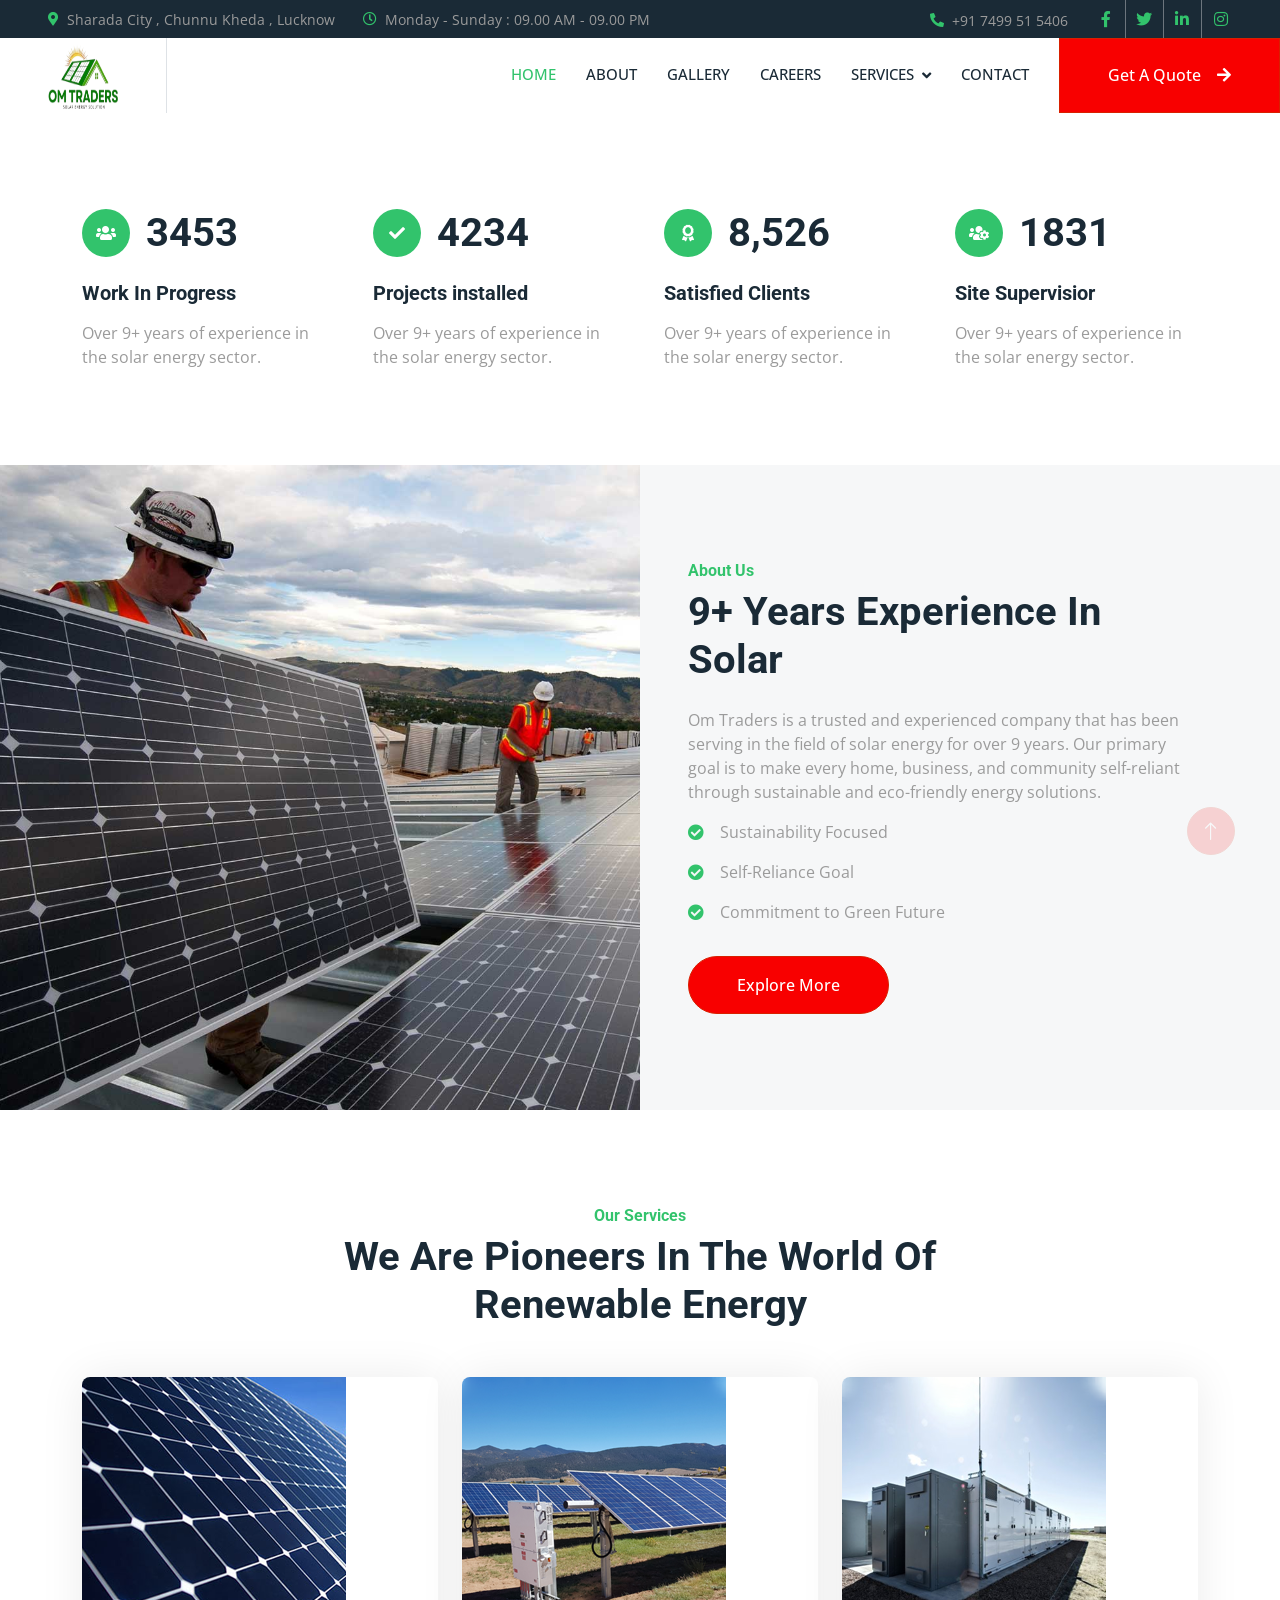
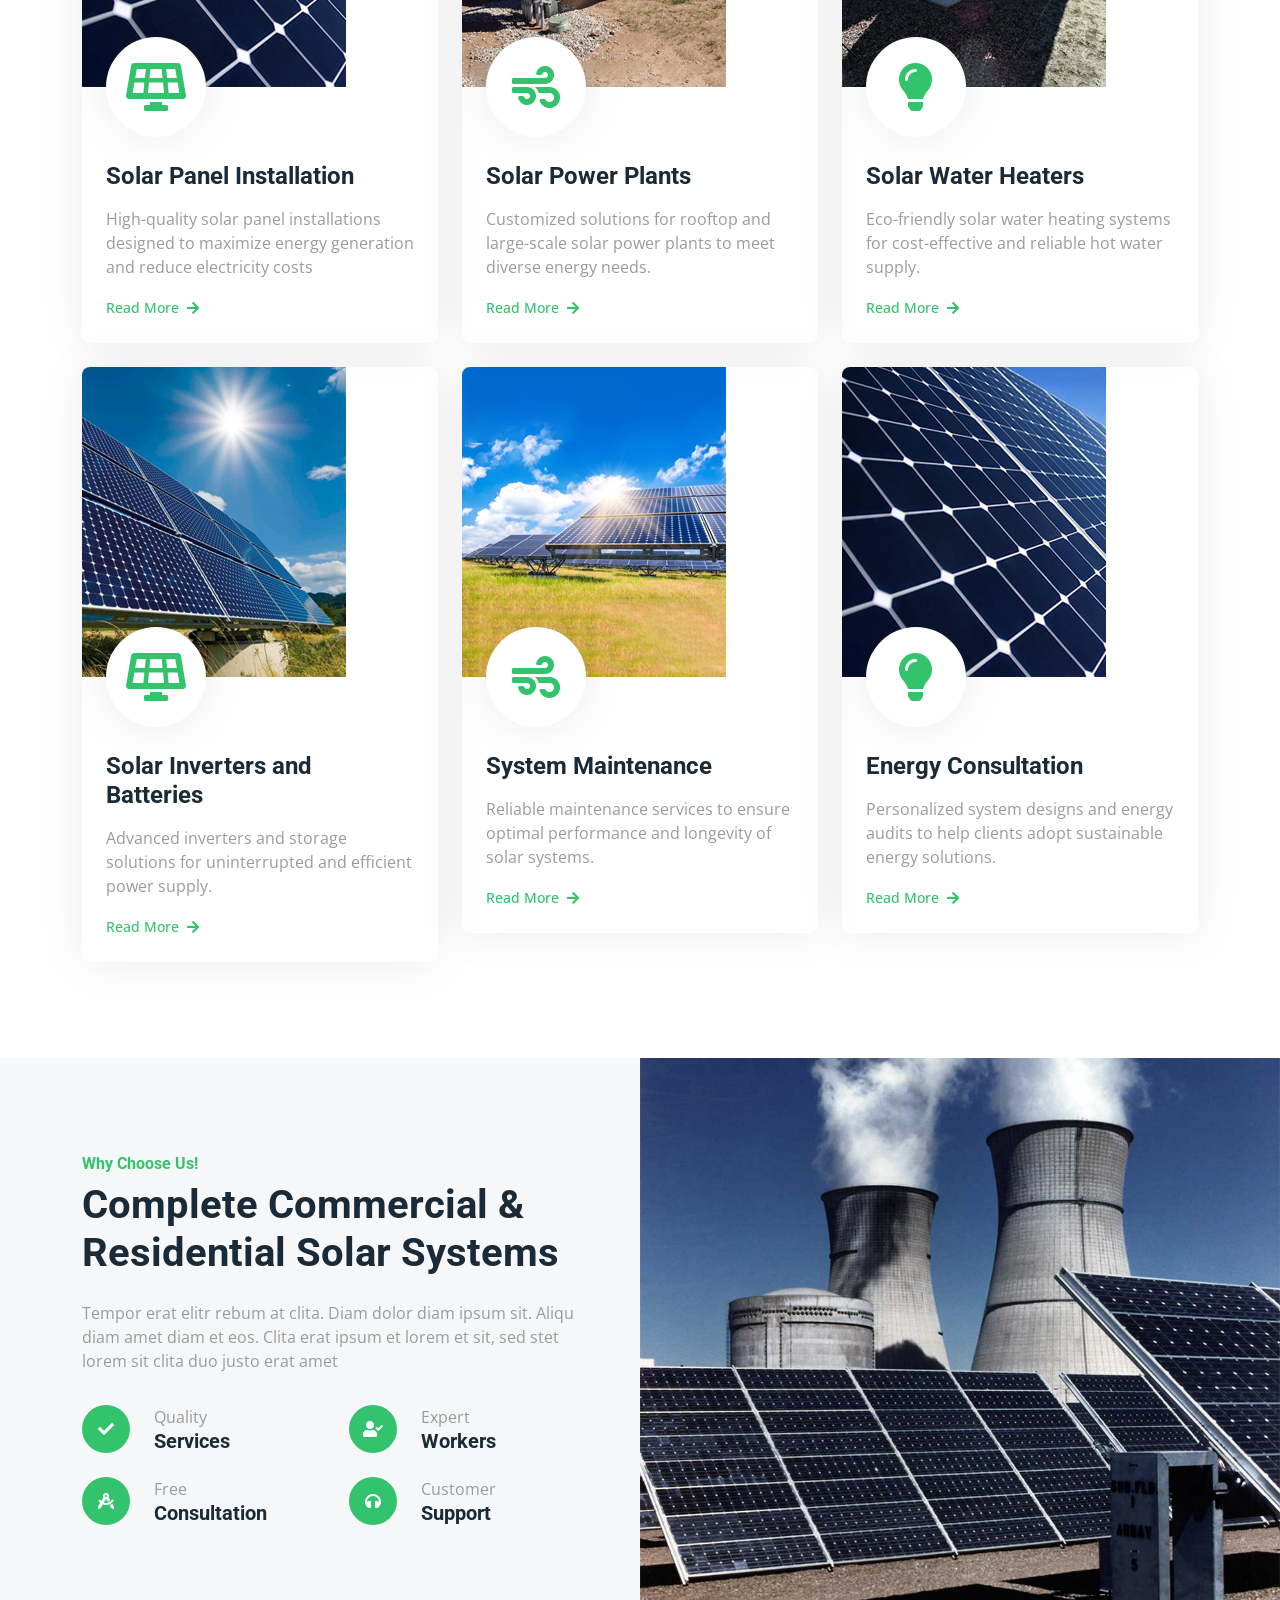
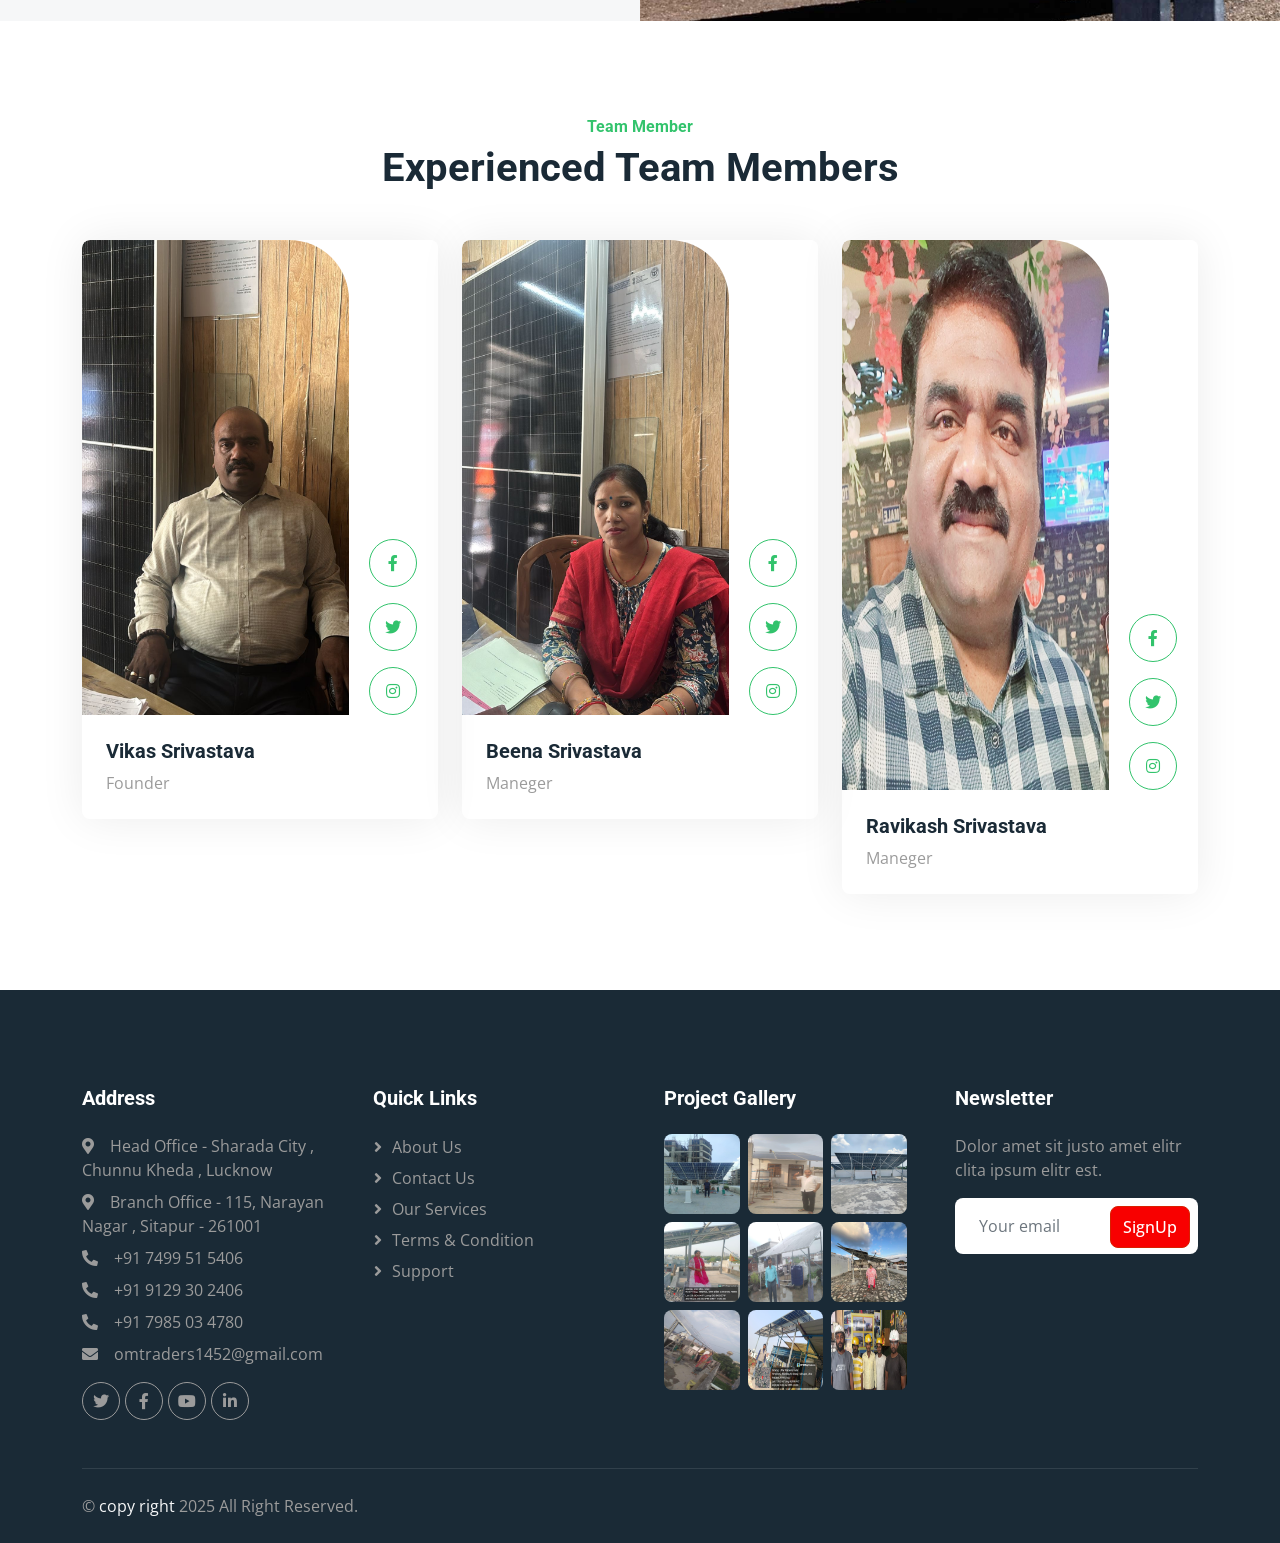
==== index.html @ a3c4f945 "first commit" ====
<!DOCTYPE html>
<html lang="en">

<head>
    <meta charset="utf-8">
    <title>Om treader - Renewable Energy</title>
    <meta content="width=device-width, initial-scale=1.0" name="viewport">
    <meta content="" name="keywords">
    <meta content="" name="description">

    <!-- Favicon -->
    <link href="img/bg-removelogo.png" rel="icon">

    <!-- Google Web Fonts -->
    <link rel="preconnect" href="https://fonts.googleapis.com">
    <link rel="preconnect" href="https://fonts.gstatic.com" crossorigin>
    <link
        href="https://fonts.googleapis.com/css2?family=Open+Sans:wght@400;500&family=Roboto:wght@500;700;900&display=swap"
        rel="stylesheet">

    <!-- Icon Font Stylesheet -->
    <link href="https://cdnjs.cloudflare.com/ajax/libs/font-awesome/5.10.0/css/all.min.css" rel="stylesheet">
    <link href="https://cdn.jsdelivr.net/npm/bootstrap-icons@1.4.1/font/bootstrap-icons.css" rel="stylesheet">

    <!-- Libraries Stylesheet -->
    <link href="lib/animate/animate.min.css" rel="stylesheet">
    <link href="lib/owlcarousel/assets/owl.carousel.min.css" rel="stylesheet">
    <link href="lib/lightbox/css/lightbox.min.css" rel="stylesheet">

    <!-- Customized Bootstrap Stylesheet -->
    <link href="css/bootstrap.min.css" rel="stylesheet">

    <!-- Template Stylesheet -->
    <link href="css/style.css" rel="stylesheet">
    <!-- Owl Carousel CSS -->
    <link rel="stylesheet"
        href="https://cdnjs.cloudflare.com/ajax/libs/OwlCarousel2/2.3.4/assets/owl.carousel.min.css" />
    <link rel="stylesheet"
        href="https://cdnjs.cloudflare.com/ajax/libs/OwlCarousel2/2.3.4/assets/owl.theme.default.min.css" />

    <!-- Animate.css for entry animations -->
    <link rel="stylesheet" href="https://cdnjs.cloudflare.com/ajax/libs/animate.css/4.1.1/animate.min.css" />

    <!-- jQuery and Owl Carousel JS -->
    <script src="https://code.jquery.com/jquery-3.6.0.min.js"></script>
    <script src="https://cdnjs.cloudflare.com/ajax/libs/OwlCarousel2/2.3.4/owl.carousel.min.js"></script>

</head>

<body>
    <script>

        $(document).ready(function () {
            $(".header-carousel").owlCarousel({
                items: 1,
                loop: true,
                autoplay: true,
                autoplayTimeout: 2000,
                smartSpeed: 500,
                animateOut: 'slideOutLeft',  // Slide animation
                animateIn: 'slideInRight',
                dots: true,
                nav: false
            });
        });
    </script>

    </script>
    <!-- Spinner Start -->
    <div id="spinner"
        class="show bg-white position-fixed translate-middle w-100 vh-100 top-50 start-50 d-flex align-items-center justify-content-center">
        <div class="spinner-border text-primary" style="width: 3rem; height: 3rem;" role="status">
            <span class="sr-only">Loading...</span>
        </div>
    </div>
    <!-- Spinner End -->


    <!-- Topbar Start -->
    <div class="container-fluid bg-dark p-0">
        <div class="row gx-0 d-none d-lg-flex">
            <div class="col-lg-7 px-5 text-start">
                <div class="h-100 d-inline-flex align-items-center me-4">
                    <small class="fa fa-map-marker-alt text-primary me-2"></small>
                    <small>Sharada City , Chunnu Kheda , Lucknow</small>
                </div>
                <div class="h-100 d-inline-flex align-items-center">
                    <small class="far fa-clock text-primary me-2"></small>
                    <small>Monday - Sunday : 09.00 AM - 09.00 PM</small>
                </div>
            </div>
            <div class="col-lg-5 px-5 text-end">
                <div class="h-100 d-inline-flex align-items-center me-4">
                    <small class="fa fa-phone-alt text-primary me-2"></small>
                    <small>+91 7499 51 5406</small>
                </div>
                <div class="h-100 d-inline-flex align-items-center mx-n2">
                    <a class="btn btn-square btn-link rounded-0 border-0 border-end border-secondary" href=""><i
                            class="fab fa-facebook-f"></i></a>
                    <a class="btn btn-square btn-link rounded-0 border-0 border-end border-secondary" href=""><i
                            class="fab fa-twitter"></i></a>
                    <a class="btn btn-square btn-link rounded-0 border-0 border-end border-secondary" href=""><i
                            class="fab fa-linkedin-in"></i></a>
                    <a class="btn btn-square btn-link rounded-0" href=""><i class="fab fa-instagram"></i></a>
                </div>
            </div>
        </div>
    </div>
    <!-- Topbar End -->


    <!-- Navbar Start -->
    <nav class="navbar navbar-expand-lg bg-white navbar-light sticky-top p-0">
        <a href="index.html" class="navbar-brand d-flex align-items-center border-end px-4 px-lg-5">
            <h2 class="m-0 text-primary"><img src="img/bg-removelogo.png" alt="" style="width: 70px; height: 70px;">
            </h2>
        </a>
        <button type="button" class="navbar-toggler me-4" data-bs-toggle="collapse" data-bs-target="#navbarCollapse">
            <span class="navbar-toggler-icon"></span>
        </button>
        <div class="collapse navbar-collapse" id="navbarCollapse">
            <div class="navbar-nav ms-auto p-4 p-lg-0">
                <a href="index.html" class="nav-item nav-link active">Home</a>
                <a href="about.html" class="nav-item nav-link">About</a>
                <a href="gallery.html" class="nav-item nav-link">Gallery</a>
                <a href="about.html" class="nav-item nav-link">Careers</a>
                <div class="nav-item dropdown">
                    <a href="#services" class="nav-link dropdown-toggle" data-bs-toggle="dropdown">Services</a>
                    <div class="dropdown-menu bg-light m-0">
                        <a href="#serv1" class="dropdown-item">Solar Panel Installation</a>
                        <a href="#serv2" class="dropdown-item">Solar Power Plants</a>
                        <a href="#serv3" class="dropdown-item">Solar Water Heaters</a>
                        <a href="#serv4" class="dropdown-item">Solar Inverters and Batteries</a>
                        <a href="#serv5" class="dropdown-item">System Maintenance</a>
                        <a href="#serv6" class="dropdown-item">Energy Consultation</a>
                        <!-- <a href="404.html" class="dropdown-item">404 Page</a> -->
                    </div>
                </div>
                <a href="contact.html" class="nav-item nav-link">Contact</a>
            </div>
            <a href="https://api.whatsapp.com/send?phone=919129302406" class="btn btn-primary rounded-0 py-4 px-lg-5 d-none d-lg-block">Get A Quote<i
                    class="fa fa-arrow-right ms-3"></i></a>
        </div>
    </nav>
    <!-- Navbar End -->


    <!-- Carousel Start -->
    <div class="container-fluid p-0 pb-5 wow fadeIn" data-wow-delay="0.1s">
        <div class="owl-carousel header-carousel position-relative">
            <div class="owl-carousel-item">
                <img class="img-fluid w-100" src="img/bg-1.jpeg" alt="Slide 1">
            </div>
            <div class="owl-carousel-item">
                <img class="img-fluid w-100" src="img/banaer2.png" alt="Slide 2">
            </div>
            <div class="owl-carousel-item">
                <img class="img-fluid w-100" src="img/banar.png" alt="Slide 3">
            </div>
        </div>
    </div>


    <!-- Carousel End -->


    <!-- Feature Start -->
    <div class="container-xxl py-5">
        <div class="container">
            <div class="row g-5">
                <div class="col-md-6 col-lg-3 wow fadeIn" data-wow-delay="0.1s">
                    <div class="d-flex align-items-center mb-4">
                        <div class="btn-lg-square bg-primary rounded-circle me-3">
                            <i class="fa fa-users text-white"></i>
                        </div>
                        <h1 class="mb-0" data-toggle="counter-up">3453</h1>
                    </div>
                    <h5 class="mb-3">Work In Progress</h5>
                    <span>Over 9+ years of experience in the solar energy sector.</span>
                </div>
                <div class="col-md-6 col-lg-3 wow fadeIn" data-wow-delay="0.3s">
                    <div class="d-flex align-items-center mb-4">
                        <div class="btn-lg-square bg-primary rounded-circle me-3">
                            <i class="fa fa-check text-white"></i>
                        </div>
                        <h1 class="mb-0" data-toggle="counter-up">4234</h1>
                    </div>
                    <h5 class="mb-3">Projects installed</h5>
                    <span>Over 9+ years of experience in the solar energy sector.</span>
                </div>
                <div class="col-md-6 col-lg-3 wow fadeIn" data-wow-delay="0.5s">
                    <div class="d-flex align-items-center mb-4">
                        <div class="btn-lg-square bg-primary rounded-circle me-3">
                            <i class="fa fa-award text-white"></i>
                        </div>
                        <h1 class="mb-0" data-toggle="counter-up">8,526</h1>
                    </div>
                    <h5 class="mb-3">Satisfied Clients</h5>
                    <span>Over 9+ years of experience in the solar energy sector.</span>
                </div>
                <div class="col-md-6 col-lg-3 wow fadeIn" data-wow-delay="0.7s">
                    <div class="d-flex align-items-center mb-4">
                        <div class="btn-lg-square bg-primary rounded-circle me-3">
                            <i class="fa fa-users-cog text-white"></i>
                        </div>
                        <h1 class="mb-0" data-toggle="counter-up">1831</h1>
                    </div>
                    <h5 class="mb-3">Site Supervisior</h5>
                    <span>Over 9+ years of experience in the solar energy sector.</span>
                </div>
            </div>
        </div>
    </div>
    <!-- Feature Start -->


    <!-- About Start -->
    <div class="container-fluid bg-light overflow-hidden my-5 px-lg-0">
        <div class="container about px-lg-0">
            <div class="row g-0 mx-lg-0">
                <div class="col-lg-6 ps-lg-0 wow fadeIn" data-wow-delay="0.1s" style="min-height: 400px;">
                    <div class="position-relative h-100">
                        <img class="position-absolute img-fluid w-100 h-100" src="img/about.jpg"
                            style="object-fit: cover;" alt="">
                    </div>
                </div>
                <div class="col-lg-6 about-text py-5 wow fadeIn" data-wow-delay="0.5s">
                    <div class="p-lg-5 pe-lg-0">
                        <h6 class="text-primary">About Us</h6>
                        <h1 class="mb-4">9+ Years Experience In Solar </h1>
                        <p>Om Traders is a trusted and experienced company that has been serving in the field of solar
                            energy for over 9 years. Our primary goal is to make every home, business, and community
                            self-reliant through sustainable and eco-friendly energy solutions.</p>
                        <p><i class="fa fa-check-circle text-primary me-3"></i>Sustainability Focused</p>
                        <p><i class="fa fa-check-circle text-primary me-3"></i>Self-Reliance Goal</p>
                        <p><i class="fa fa-check-circle text-primary me-3"></i>Commitment to Green Future</p>
                        <a href="" class="btn btn-primary rounded-pill py-3 px-5 mt-3">Explore More</a>
                    </div>
                </div>
            </div>
        </div>
    </div>
    <!-- About End -->


    <!-- Service Start -->
    <div class="container-xxl py-5" id="services ">
        <div class="container">
            <div class="text-center mx-auto mb-5 wow fadeInUp" data-wow-delay="0.1s" style="max-width: 600px;">
                <h6 class="text-primary">Our Services</h6>
                <h1 class="mb-4">We Are Pioneers In The World Of Renewable Energy</h1>
            </div>
            <div class="row g-4">
                <div class="col-md-6 col-lg-4 wow fadeInUp" data-wow-delay="0.1s">
                    <div class="service-item rounded overflow-hidden">
                        <img class="img-fluid" src="img/s-1.png" alt="" id="serv1">
                        <div class="position-relative p-4 pt-0">
                            <div class="service-icon">
                                <i class="fa fa-solar-panel fa-3x"></i>
                            </div>
                            <h4 class="mb-3">Solar Panel Installation</h4>
                            <p>High-quality solar panel installations designed to maximize energy generation and reduce
                                electricity costs</p>
                            <a class="small fw-medium" href="">Read More<i class="fa fa-arrow-right ms-2"></i></a>
                        </div>
                    </div>
                </div>
                <div class="col-md-6 col-lg-4 wow fadeInUp" data-wow-delay="0.3s">
                    <div class="service-item rounded overflow-hidden">
                        <img class="img-fluid" src="img/s-2.png" alt="" id="serv2">
                        <div class="position-relative p-4 pt-0">
                            <div class="service-icon">
                                <i class="fa fa-wind fa-3x"></i>
                            </div>
                            <h4 class="mb-3">Solar Power Plants</h4>
                            <p>Customized solutions for rooftop and large-scale solar power plants to meet diverse
                                energy needs.</p>
                            <a class="small fw-medium" href="">Read More<i class="fa fa-arrow-right ms-2"></i></a>
                        </div>
                    </div>
                </div>
                <div class="col-md-6 col-lg-4 wow fadeInUp" data-wow-delay="0.5s">
                    <div class="service-item rounded overflow-hidden">
                        <img class="img-fluid" src="img/s-3.png" alt="" id="serv3">
                        <div class="position-relative p-4 pt-0">
                            <div class="service-icon">
                                <i class="fa fa-lightbulb fa-3x"></i>
                            </div>
                            <h4 class="mb-3">Solar Water Heaters</h4>
                            <p>Eco-friendly solar water heating systems for cost-effective and reliable hot water
                                supply.</p>
                            <a class="small fw-medium" href="">Read More<i class="fa fa-arrow-right ms-2"></i></a>
                        </div>
                    </div>
                </div>
                <div class="col-md-6 col-lg-4 wow fadeInUp" data-wow-delay="0.1s">
                    <div class="service-item rounded overflow-hidden">
                        <img class="img-fluid" src="img/s-4.png" alt="" id="serv4">
                        <div class="position-relative p-4 pt-0">
                            <div class="service-icon">
                                <i class="fa fa-solar-panel fa-3x"></i>
                            </div>
                            <h4 class="mb-3">Solar Inverters and Batteries</h4>
                            <p>Advanced inverters and storage solutions for uninterrupted and efficient power supply.
                            </p>
                            <a class="small fw-medium" href="">Read More<i class="fa fa-arrow-right ms-2"></i></a>
                        </div>
                    </div>
                </div>
                <div class="col-md-6 col-lg-4 wow fadeInUp" data-wow-delay="0.3s">
                    <div class="service-item rounded overflow-hidden">
                        <img class="img-fluid" src="img/s-5.png" alt="" id="serv5">
                        <div class="position-relative p-4 pt-0">
                            <div class="service-icon">
                                <i class="fa fa-wind fa-3x"></i>
                            </div>
                            <h4 class="mb-3">System Maintenance</h4>
                            <p>Reliable maintenance services to ensure optimal performance and longevity of solar
                                systems.</p>
                            <a class="small fw-medium" href="">Read More<i class="fa fa-arrow-right ms-2"></i></a>
                        </div>
                    </div>
                </div>
                <div class="col-md-6 col-lg-4 wow fadeInUp" data-wow-delay="0.5s">
                    <div class="service-item rounded overflow-hidden">
                        <img class="img-fluid" src="img/s-6.png" alt="" id="serv6">
                        <div class="position-relative p-4 pt-0">
                            <div class="service-icon">
                                <i class="fa fa-lightbulb fa-3x"></i>
                            </div>
                            <h4 class="mb-3">Energy Consultation</h4>
                            <p>Personalized system designs and energy audits to help clients adopt sustainable energy
                                solutions.</p>
                            <a class="small fw-medium" href="">Read More<i class="fa fa-arrow-right ms-2"></i></a>
                        </div>
                    </div>
                </div>
            </div>
        </div>
    </div>
    <!-- Service End -->


    <!-- Feature Start -->
    <div class="container-fluid bg-light overflow-hidden my-5 px-lg-0">
        <div class="container feature px-lg-0">
            <div class="row g-0 mx-lg-0">
                <div class="col-lg-6 feature-text py-5 wow fadeIn" data-wow-delay="0.1s">
                    <div class="p-lg-5 ps-lg-0">
                        <h6 class="text-primary">Why Choose Us!</h6>
                        <h1 class="mb-4">Complete Commercial & Residential Solar Systems</h1>
                        <p class="mb-4 pb-2">Tempor erat elitr rebum at clita. Diam dolor diam ipsum sit. Aliqu diam
                            amet diam et eos. Clita erat ipsum et lorem et sit, sed stet lorem sit clita duo justo erat
                            amet</p>
                        <div class="row g-4">
                            <div class="col-6">
                                <div class="d-flex align-items-center">
                                    <div class="btn-lg-square bg-primary rounded-circle">
                                        <i class="fa fa-check text-white"></i>
                                    </div>
                                    <div class="ms-4">
                                        <p class="mb-0">Quality</p>
                                        <h5 class="mb-0">Services</h5>
                                    </div>
                                </div>
                            </div>
                            <div class="col-6">
                                <div class="d-flex align-items-center">
                                    <div class="btn-lg-square bg-primary rounded-circle">
                                        <i class="fa fa-user-check text-white"></i>
                                    </div>
                                    <div class="ms-4">
                                        <p class="mb-0">Expert</p>
                                        <h5 class="mb-0">Workers</h5>
                                    </div>
                                </div>
                            </div>
                            <div class="col-6">
                                <div class="d-flex align-items-center">
                                    <div class="btn-lg-square bg-primary rounded-circle">
                                        <i class="fa fa-drafting-compass text-white"></i>
                                    </div>
                                    <div class="ms-4">
                                        <p class="mb-0">Free</p>
                                        <h5 class="mb-0">Consultation</h5>
                                    </div>
                                </div>
                            </div>
                            <div class="col-6">
                                <div class="d-flex align-items-center">
                                    <div class="btn-lg-square bg-primary rounded-circle">
                                        <i class="fa fa-headphones text-white"></i>
                                    </div>
                                    <div class="ms-4">
                                        <p class="mb-0">Customer</p>
                                        <h5 class="mb-0">Support</h5>
                                    </div>
                                </div>
                            </div>
                        </div>
                    </div>
                </div>
                <div class="col-lg-6 pe-lg-0 wow fadeIn" data-wow-delay="0.5s" style="min-height: 400px;">
                    <div class="position-relative h-100">
                        <img class="position-absolute img-fluid w-100 h-100" src="img/feature.jpg"
                            style="object-fit: cover;" alt="">
                    </div>
                </div>
            </div>
        </div>
    </div>
    <!-- Feature End -->


    <!-- Projects Start -->
    <!-- <div class="container-xxl py-5" style="height: 1400px;">
        <div class="container">
            <div class="text-center mx-auto mb-5 wow fadeInUp" data-wow-delay="0.1s" style="max-width: 600px;">
                <h6 class="text-primary">Our Projects</h6>
                <h1 class="mb-4">Visit Our Latest Solar And Renewable Energy Projects</h1>
            </div>
            
            <div class="row g-4 portfolio-container wow fadeInUp" data-wow-delay="0.5s">
                <div class="col-lg-4 col-md-6 portfolio-item first" style="height: 600px;">
                    <div class="portfolio-img rounded overflow-hidden">
                        <img class="img-fluid" src="img/project-1.jpeg" alt="">
                        <div class="portfolio-btn">
                            <a class="btn btn-lg-square btn-outline-light rounded-circle mx-1" href="img/project-1.jpeg" data-lightbox="portfolio"><i class="fa fa-eye"></i></a>
                            <a class="btn btn-lg-square btn-outline-light rounded-circle mx-1" href=""><i class="fa fa-link"></i></a>
                        </div>
                    </div>
                    
                </div>
                <div class="col-lg-4 col-md-6 portfolio-item second"> 
                    <div class="portfolio-img rounded overflow-hidden">
                        <img class="img-fluid" src="img/project-2.jpeg" alt="" style="height: 550px; width: 400px;" >
                        <div class="portfolio-btn">
                            <a class="btn btn-lg-square btn-outline-light rounded-circle mx-1" href="img/project-2.jpeg" data-lightbox="portfolio"><i class="fa fa-eye"></i></a>
                            <a class="btn btn-lg-square btn-outline-light rounded-circle mx-1" href=""><i class="fa fa-link"></i></a>
                        </div>
                    </div>
                    
                </div>
                <div class="col-lg-4 col-md-6 portfolio-item third">
                    <div class="portfolio-img rounded overflow-hidden">
                        <img class="img-fluid" src="img/project-3.jpeg" alt="">
                        <div class="portfolio-btn">
                            <a class="btn btn-lg-square btn-outline-light rounded-circle mx-1" href="img/project-3.jpeg" data-lightbox="portfolio"><i class="fa fa-eye"></i></a>
                            <a class="btn btn-lg-square btn-outline-light rounded-circle mx-1" href=""><i class="fa fa-link"></i></a>
                        </div>
                    </div>
                    
                </div>
                <div class="col-lg-4 col-md-6 portfolio-item first">
                    <div class="portfolio-img rounded overflow-hidden">
                        <img class="img-fluid" src="img/project-4.jpeg" alt="">
                        <div class="portfolio-btn">
                            <a class="btn btn-lg-square btn-outline-light rounded-circle mx-1" href="img/project-4.jpeg" data-lightbox="portfolio"><i class="fa fa-eye"></i></a>
                            <a class="btn btn-lg-square btn-outline-light rounded-circle mx-1" href=""><i class="fa fa-link"></i></a>
                        </div>
                    </div>
                    
                </div>
                <div class="col-lg-4 col-md-6 portfolio-item second">
                    <div class="portfolio-img rounded overflow-hidden">
                        <img class="img-fluid" src="img/project-5.jpeg" alt=""style="height: 550px; width: 400px;" >
                        <div class="portfolio-btn">
                            <a class="btn btn-lg-square btn-outline-light rounded-circle mx-1" href="img/project-5.jpeg" data-lightbox="portfolio"><i class="fa fa-eye"></i></a>
                            <a class="btn btn-lg-square btn-outline-light rounded-circle mx-1" href=""><i class="fa fa-link"></i></a>
                        </div>
                    </div>
                    
                </div>
                <div class="col-lg-4 col-md-6 portfolio-item third">
                    <div class="portfolio-img rounded overflow-hidden">
                        <img class="img-fluid" src="img/project-6.jpeg" alt="">
                        <div class="portfolio-btn">
                            <a class="btn btn-lg-square btn-outline-light rounded-circle mx-1" href="img/project-6.jpeg" data-lightbox="portfolio"><i class="fa fa-eye"></i></a>
                            <a class="btn btn-lg-square btn-outline-light rounded-circle mx-1" href=""><i class="fa fa-link"></i></a>
                        </div>
                    </div>
                    
                </div>
            </div>
        </div>
    </div> -->
    <!-- Projects End -->


    <!-- Quote Start -->

    <!-- Quote End -->


    <!-- Team Start -->
    <div class="container-xxl py-5">
        <div class="container">
            <div class="text-center mx-auto mb-5 wow fadeInUp" data-wow-delay="0.1s" style="max-width: 600px;">
                <h6 class="text-primary">Team Member</h6>
                <h1 class="mb-4">Experienced Team Members</h1>
            </div>
            <div class="row g-4">
                <div class="col-lg-4 col-md-6 wow fadeInUp" data-wow-delay="0.1s">
                    <div class="team-item rounded overflow-hidden">
                        <div class="d-flex">
                            <img class="img-fluid w-75" src="img/m-2.jpeg" alt="">
                            <div class="team-social w-25">
                                <a class="btn btn-lg-square btn-outline-primary rounded-circle mt-3" href=""><i
                                        class="fab fa-facebook-f"></i></a>
                                <a class="btn btn-lg-square btn-outline-primary rounded-circle mt-3" href=""><i
                                        class="fab fa-twitter"></i></a>
                                <a class="btn btn-lg-square btn-outline-primary rounded-circle mt-3" href=""><i
                                        class="fab fa-instagram"></i></a>
                            </div>
                        </div>
                        <div class="p-4">
                            <h5>Vikas Srivastava</h5>
                            <span>Founder</span>
                        </div>
                    </div>
                </div>
                <div class="col-lg-4 col-md-6 wow fadeInUp" data-wow-delay="0.3s">
                    <div class="team-item rounded overflow-hidden">
                        <div class="d-flex">
                            <img class="img-fluid w-75" src="img/m-1.jpeg" alt="">
                            <div class="team-social w-25">
                                <a class="btn btn-lg-square btn-outline-primary rounded-circle mt-3" href=""><i
                                        class="fab fa-facebook-f"></i></a>
                                <a class="btn btn-lg-square btn-outline-primary rounded-circle mt-3" href=""><i
                                        class="fab fa-twitter"></i></a>
                                <a class="btn btn-lg-square btn-outline-primary rounded-circle mt-3" href=""><i
                                        class="fab fa-instagram"></i></a>
                            </div>
                        </div>
                        <div class="p-4">
                            <h5>Beena Srivastava </h5>
                            <span>Maneger</span>
                        </div>
                    </div>
                </div>
                <div class="col-lg-4 col-md-6 wow fadeInUp" data-wow-delay="0.3s">
                    <div class="team-item rounded overflow-hidden">
                        <div class="d-flex">
                            <img class="img-fluid w-75" src="img/m-5.jpeg" alt="" style="height: 550px;">
                            <div class="team-social w-25">
                                <a class="btn btn-lg-square btn-outline-primary rounded-circle mt-3" href=""><i
                                        class="fab fa-facebook-f"></i></a>
                                <a class="btn btn-lg-square btn-outline-primary rounded-circle mt-3" href=""><i
                                        class="fab fa-twitter"></i></a>
                                <a class="btn btn-lg-square btn-outline-primary rounded-circle mt-3" href=""><i
                                        class="fab fa-instagram"></i></a>
                            </div>
                        </div>
                        <div class="p-4">
                            <h5>Ravikash Srivastava</h5>
                            <span>Maneger</span>
                        </div>
                    </div>
                </div>

            </div>
        </div>
    </div>
    <!-- Team End -->


    <!-- Testimonial Start -->

    <!-- Testimonial End -->


    <!-- Footer Start -->
    <div class="container-fluid bg-dark text-body footer mt-5 pt-5 wow fadeIn" data-wow-delay="0.1s">
        <div class="container py-5">
            <div class="row g-5">
                <div class="col-lg-3 col-md-6">
                    <h5 class="text-white mb-4">Address</h5>
                    <p class="mb-2"><i class="fa fa-map-marker-alt me-3"></i>Head Office - Sharada City , Chunnu Kheda ,
                        Lucknow</p>
                    <p class="mb-2"><i class="fa fa-map-marker-alt me-3"></i>Branch Office - 115, Narayan Nagar ,
                        Sitapur - 261001</p>
                    <p class="mb-2"><i class="fa fa-phone-alt me-3"></i>+91 7499 51 5406 </p>
                    <p class="mb-2"><i class="fa fa-phone-alt me-3"></i>+91 9129 30 2406 </p>
                    <p class="mb-2"><i class="fa fa-phone-alt me-3"></i>+91 7985 03 4780</p>
                    <p class="mb-2"><i class="fa fa-envelope me-3"></i>omtraders1452@gmail.com</p>
                    <div class="d-flex pt-2">
                        <a class="btn btn-square btn-outline-light btn-social" href=""><i
                                class="fab fa-twitter"></i></a>
                        <a class="btn btn-square btn-outline-light btn-social" href=""><i
                                class="fab fa-facebook-f"></i></a>
                        <a class="btn btn-square btn-outline-light btn-social" href=""><i
                                class="fab fa-youtube"></i></a>
                        <a class="btn btn-square btn-outline-light btn-social" href=""><i
                                class="fab fa-linkedin-in"></i></a>
                    </div>
                </div>
                <div class="col-lg-3 col-md-6">
                    <h5 class="text-white mb-4">Quick Links</h5>
                    <a class="btn btn-link" href="about.html">About Us</a>
                    <a class="btn btn-link" href="contact.html">Contact Us</a>
                    <a class="btn btn-link" href="service.html">Our Services</a>
                    <a class="btn btn-link" href="term.html">Terms & Condition</a>
                    <a class="btn btn-link" href="contact.html">Support</a>
                </div>
                <div class="col-lg-3 col-md-6">
                    <h5 class="text-white mb-4">Project Gallery</h5>
                    <div class="row g-2">
                        <div class="col-4">
                            <img class="img-fluid rounded" src="img/project-1.jpeg" alt=""
                                style="height: 80px; width: 100px;">
                        </div>
                        <div class="col-4">
                            <img class="img-fluid rounded" src="img/project-2.jpeg" alt=""
                                style="height: 80px; width: 100px;">
                        </div>
                        <div class="col-4">
                            <img class="img-fluid rounded" src="img/project-3.jpeg" alt=""
                                style="height: 80px; width: 100px;">
                        </div>
                        <div class="col-4">
                            <img class="img-fluid rounded" src="img/project-4.jpeg" alt=""
                                style="height: 80px; width: 100px;">
                        </div>
                        <div class="col-4">
                            <img class="img-fluid rounded" src="img/project-5.jpeg" alt=""
                                style="height: 80px; width: 100px;">
                        </div>
                        <div class="col-4">
                            <img class="img-fluid rounded" src="img/project-6.jpeg" alt=""
                                style="height: 80px; width: 100px;">
                        </div>
                        <div class="col-4">
                            <img class="img-fluid rounded" src="img/project-7.jpeg" alt=""
                                style="height: 80px; width: 100px;">
                        </div>
                        <div class="col-4">
                            <img class="img-fluid rounded" src="img/project-8.jpeg" alt=""
                                style="height: 80px; width: 100px;">
                        </div>
                        <div class="col-4">
                            <img class="img-fluid rounded" src="img/teamimage.jpeg" alt=""
                                style="height: 80px; width: 100px;">
                        </div>
                    </div>
                </div>
                <div class="col-lg-3 col-md-6">
                    <h5 class="text-white mb-4">Newsletter</h5>
                    <p>Dolor amet sit justo amet elitr clita ipsum elitr est.</p>
                    <div class="position-relative mx-auto" style="max-width: 400px;">
                        <input class="form-control border-0 w-100 py-3 ps-4 pe-5" type="text" placeholder="Your email">
                        <button type="button"
                            class="btn btn-primary py-2 position-absolute top-0 end-0 mt-2 me-2">SignUp</button>
                    </div>
                </div>
            </div>
        </div>
        <div class="container">
            <div class="copyright">
                &copy; <a href="#">copy right </a>2025 All Right Reserved.
            </div>
        </div>
    </div>
    <!-- Footer End -->


    <!-- Back to Top -->
    <a href="#" class="btn btn-lg btn-primary btn-lg-square rounded-circle back-to-top"><i
            class="bi bi-arrow-up"></i></a>


    <!-- JavaScript Libraries -->
    <script src="https://code.jquery.com/jquery-3.4.1.min.js"></script>
    <script src="https://cdn.jsdelivr.net/npm/bootstrap@5.0.0/dist/js/bootstrap.bundle.min.js"></script>
    <script src="lib/wow/wow.min.js"></script>
    <script src="lib/easing/easing.min.js"></script>
    <script src="lib/waypoints/waypoints.min.js"></script>
    <script src="lib/counterup/counterup.min.js"></script>
    <script src="lib/owlcarousel/owl.carousel.min.js"></script>
    <script src="lib/isotope/isotope.pkgd.min.js"></script>
    <script src="lib/lightbox/js/lightbox.min.js"></script>

    <!-- Template Javascript -->
    <script src="js/main.js"></script>
</body>

</html>
---- css/style.css ----
/********** Template CSS **********/
:root {
    --primary: #32C36C;
    --light: #F6F7F8;
    --dark: #1A2A36;
}

.fw-medium {
    font-weight: 500 !important;
}

.fw-bold {
    font-weight: 700 !important;
}

.fw-black {
    font-weight: 900 !important;
}

.back-to-top {
    position: fixed;
    display: none;
    right: 45px;
    bottom: 45px;
    z-index: 99;
}


/*** Spinner ***/
#spinner {
    opacity: 0;
    visibility: hidden;
    transition: opacity .5s ease-out, visibility 0s linear .5s;
    z-index: 99999;
}

#spinner.show {
    transition: opacity .5s ease-out, visibility 0s linear 0s;
    visibility: visible;
    opacity: 1;
}


/*** Button ***/
.btn {
    font-weight: 500;
    transition: .5s;
}

.btn.btn-primary,
.btn.btn-outline-primary:hover {
    color: #FFFFFF;
}

.btn-square {
    width: 38px;
    height: 38px;
}

.btn-sm-square {
    width: 32px;
    height: 32px;
}

.btn-lg-square {
    width: 48px;
    height: 48px;
}

.btn-square,
.btn-sm-square,
.btn-lg-square {
    padding: 0;
    display: flex;
    align-items: center;
    justify-content: center;
    font-weight: normal;
}

/*** Navbar ***/
.navbar.sticky-top {
    top: -100px;
    transition: .5s;
}

.navbar .navbar-brand,
.navbar a.btn {
    height: 75px;
}

.navbar .navbar-nav .nav-link {
    margin-right: 30px;
    padding: 25px 0;
    color: var(--dark);
    font-size: 15px;
    font-weight: 500;
    text-transform: uppercase;
    outline: none;
}

.navbar .navbar-nav .nav-link:hover,
.navbar .navbar-nav .nav-link.active {
    color: var(--primary);
}

.navbar .dropdown-toggle::after {
    border: none;
    content: "\f107";
    font-family: "Font Awesome 5 Free";
    font-weight: 900;
    vertical-align: middle;
    margin-left: 8px;
}

@media (max-width: 991.98px) {
    .navbar .navbar-nav .nav-link  {
        margin-right: 0;
        padding: 10px 0;
    }

    .navbar .navbar-nav {
        border-top: 1px solid #EEEEEE;
    }
}

@media (min-width: 992px) {
    .navbar .nav-item .dropdown-menu {
        display: block;
        border: none;
        margin-top: 0;
        top: 150%;
        opacity: 0;
        visibility: hidden;
        transition: .5s;
    }

    .navbar .nav-item:hover .dropdown-menu {
        top: 100%;
        visibility: visible;
        transition: .5s;
        opacity: 1;
    }
}


/*** Header ***/
.owl-carousel-inner {
    position: absolute;
    width: 100%;
    height: 300px;
    top: 0;
    left: 0;
    display: flex;
    align-items: center;
    background: rgba(0, 0, 0, .1);
}

@media (max-width: 768px) {
    .header-carousel .owl-carousel-item {
        position: relative;
        min-height: 300px;
    }

    .header-carousel .owl-carousel-item img {
        position: absolute;
        width: 700px;
        height: 300px;
        
    }

    .header-carousel .owl-carousel-item p {
        font-size: 16px !important;
    }
}

/* .header-carousel .owl-dots {
    position: absolute;
    width: 60px;
    height: 100%;
    top: 0;
    right: 30px;
    display: flex;
    flex-direction: column;
    align-items: center;
    justify-content: center;
} */

/* .header-carousel .owl-dots .owl-dot {
    position: relative;
    width: 45px;
    height: 45px;
    margin: 5px 0;
    background: #FFFFFF;
    box-shadow: 0 0 30px rgba(255, 255, 255, .9);
    border-radius: 45px;
    transition: .5s;
} */

/* .header-carousel .owl-dots .owl-dot.active {
    width: 60px;
    height: 60px;
} */

/* .header-carousel .owl-dots .owl-dot img {
    position: absolute;
    width: 100%;
    height: 100%;
    object-fit: cover;
    padding: 2px;
    border-radius: 45px;
    transition: .5s;
} */

.page-header {
    background: linear-gradient(rgba(0, 0, 0, .1), rgba(0, 0, 0, .1)), url(../img/carousel-1.jpg) center center no-repeat;
    background-size: cover;
}

.breadcrumb-item + .breadcrumb-item::before {
    color: var(--light);
}


/*** About ***/
@media (min-width: 992px) {
    .container.about {
        max-width: 100% !important;
    }

    .about-text  {
        padding-right: calc(((100% - 960px) / 2) + .75rem);
    }
}

@media (min-width: 1200px) {
    .about-text  {
        padding-right: calc(((100% - 1140px) / 2) + .75rem);
    }
}

@media (min-width: 1400px) {
    .about-text  {
        padding-right: calc(((100% - 1320px) / 2) + .75rem);
    }
}


/*** Service ***/
.service-item {
    box-shadow: 0 0 45px rgba(0, 0, 0, .08);
}

.service-icon {
    position: relative;
    margin: -50px 0 25px 0;
    width: 100px;
    height: 100px;
    display: flex;
    align-items: center;
    justify-content: center;
    color: var(--primary);
    background: #FFFFFF;
    border-radius: 100px;
    box-shadow: 0 0 45px rgba(0, 0, 0, .08);
    transition: .5s;
}

.service-item:hover .service-icon {
    color: #FFFFFF;
    background: var(--primary);
}


/*** Feature ***/
@media (min-width: 992px) {
    .container.feature {
        max-width: 100% !important;
    }

    .feature-text  {
        padding-left: calc(((100% - 960px) / 2) + .75rem);
    }
}

@media (min-width: 1200px) {
    .feature-text  {
        padding-left: calc(((100% - 1140px) / 2) + .75rem);
    }
}

@media (min-width: 1400px) {
    .feature-text  {
        padding-left: calc(((100% - 1320px) / 2) + .75rem);
    }
}


/*** Project Portfolio ***/
#portfolio-flters li {
    display: inline-block;
    font-weight: 500;
    color: var(--dark);
    cursor: pointer;
    transition: .5s;
    border-bottom: 2px solid transparent;
}

#portfolio-flters li:hover,
#portfolio-flters li.active {
    color: var(--primary);
    border-color: var(--primary);
}

.portfolio-img {
    position: relative;
}

.portfolio-img::before,
.portfolio-img::after {
    position: absolute;
    content: "";
    width: 0;
    height: 100%;
    top: 0;
    background: var(--dark);
    transition: .5s;
}

.portfolio-img::before {
    left: 50%;
}

.portfolio-img::after {
    right: 50%;
}

.portfolio-item:hover .portfolio-img::before {
    width: 51%;
    left: 0;
}

.portfolio-item:hover .portfolio-img::after {
    width: 51%;
    right: 0;
}

.portfolio-btn {
    position: absolute;
    top: 0;
    left: 0;
    width: 100%;
    height: 100%;
    display: flex;
    align-items: center;
    justify-content: center;
    opacity: 0;
    z-index: 1;
    transition: .5s;
}

.portfolio-item:hover .portfolio-btn {
    opacity: 1;
    transition-delay: .3s;
}


/*** Quote ***/
@media (min-width: 992px) {
    .container.quote {
        max-width: 100% !important;
    }

    .quote-text  {
        padding-right: calc(((100% - 960px) / 2) + .75rem);
    }
}

@media (min-width: 1200px) {
    .quote-text  {
        padding-right: calc(((100% - 1140px) / 2) + .75rem);
    }
}

@media (min-width: 1400px) {
    .quote-text  {
        padding-right: calc(((100% - 1320px) / 2) + .75rem);
    }
}


/*** Team ***/
.team-item {
    box-shadow: 0 0 45px rgba(0, 0, 0, .08);
}

.team-item img {
    border-radius: 8px 60px 0 0;
}

.team-item .team-social {
    display: flex;
    flex-direction: column;
    align-items: center;
    justify-content: flex-end;
    background: #FFFFFF;
    transition: .5s;
}


/*** Testimonial ***/
.testimonial-carousel::before {
    position: absolute;
    content: "";
    top: 0;
    left: 0;
    height: 100%;
    width: 0;
    background: linear-gradient(to right, rgba(255, 255, 255, 1) 0%, rgba(255, 255, 255, 0) 100%);
    z-index: 1;
}

.testimonial-carousel::after {
    position: absolute;
    content: "";
    top: 0;
    right: 0;
    height: 100%;
    width: 0;
    background: linear-gradient(to left, rgba(255, 255, 255, 1) 0%, rgba(255, 255, 255, 0) 100%);
    z-index: 1;
}

@media (min-width: 768px) {
    .testimonial-carousel::before,
    .testimonial-carousel::after {
        width: 200px;
    }
}

@media (min-width: 992px) {
    .testimonial-carousel::before,
    .testimonial-carousel::after {
        width: 300px;
    }
}

.testimonial-carousel .owl-nav {
    position: absolute;
    width: 350px;
    top: 20px;
    left: 50%;
    transform: translateX(-50%);
    display: flex;
    justify-content: space-between;
    opacity: 0;
    transition: .5s;
    z-index: 1;
}

.testimonial-carousel:hover .owl-nav {
    width: 300px;
    opacity: 1;
}

.testimonial-carousel .owl-nav .owl-prev,
.testimonial-carousel .owl-nav .owl-next {
    position: relative;
    color: var(--primary);
    font-size: 45px;
    transition: .5s;
}

.testimonial-carousel .owl-nav .owl-prev:hover,
.testimonial-carousel .owl-nav .owl-next:hover {
    color: var(--dark);
}

.testimonial-carousel .testimonial-img img {
    width: 100px;
    height: 100px;
}

.testimonial-carousel .testimonial-img .btn-square {
    position: absolute;
    bottom: -19px;
    left: 50%;
    transform: translateX(-50%);
}

.testimonial-carousel .owl-item .testimonial-text {
    margin-bottom: 30px;
    box-shadow: 0 0 45px rgba(0, 0, 0, .08);
    transform: scale(.8);
    transition: .5s;
}

.testimonial-carousel .owl-item.center .testimonial-text {
    transform: scale(1);
}


/*** Contact ***/
@media (min-width: 992px) {
    .container.contact {
        max-width: 100% !important;
    }

    .contact-text  {
        padding-left: calc(((100% - 960px) / 2) + .75rem);
    }
}

@media (min-width: 1200px) {
    .contact-text  {
        padding-left: calc(((100% - 1140px) / 2) + .75rem);
    }
}

@media (min-width: 1400px) {
    .contact-text  {
        padding-left: calc(((100% - 1320px) / 2) + .75rem);
    }
}


/*** Footer ***/
.footer .btn.btn-social {
    margin-right: 5px;
    color: #9B9B9B;
    border: 1px solid #9B9B9B;
    border-radius: 38px;
    transition: .3s;
}

.footer .btn.btn-social:hover {
    color: var(--primary);
    border-color: var(--light);
}

.footer .btn.btn-link {
    display: block;
    margin-bottom: 5px;
    padding: 0;
    text-align: left;
    color: #9B9B9B;
    font-weight: normal;
    text-transform: capitalize;
    transition: .3s;
}

.footer .btn.btn-link::before {
    position: relative;
    content: "\f105";
    font-family: "Font Awesome 5 Free";
    font-weight: 900;
    margin-right: 10px;
}

.footer .btn.btn-link:hover {
    color: #FFFFFF;
    letter-spacing: 1px;
    box-shadow: none;
}

.footer .copyright {
    padding: 25px 0;
    border-top: 1px solid rgba(256, 256, 256, .1);
}

.footer .copyright a {
    color: var(--light);
}

.footer .copyright a:hover {
    color: var(--primary);
}
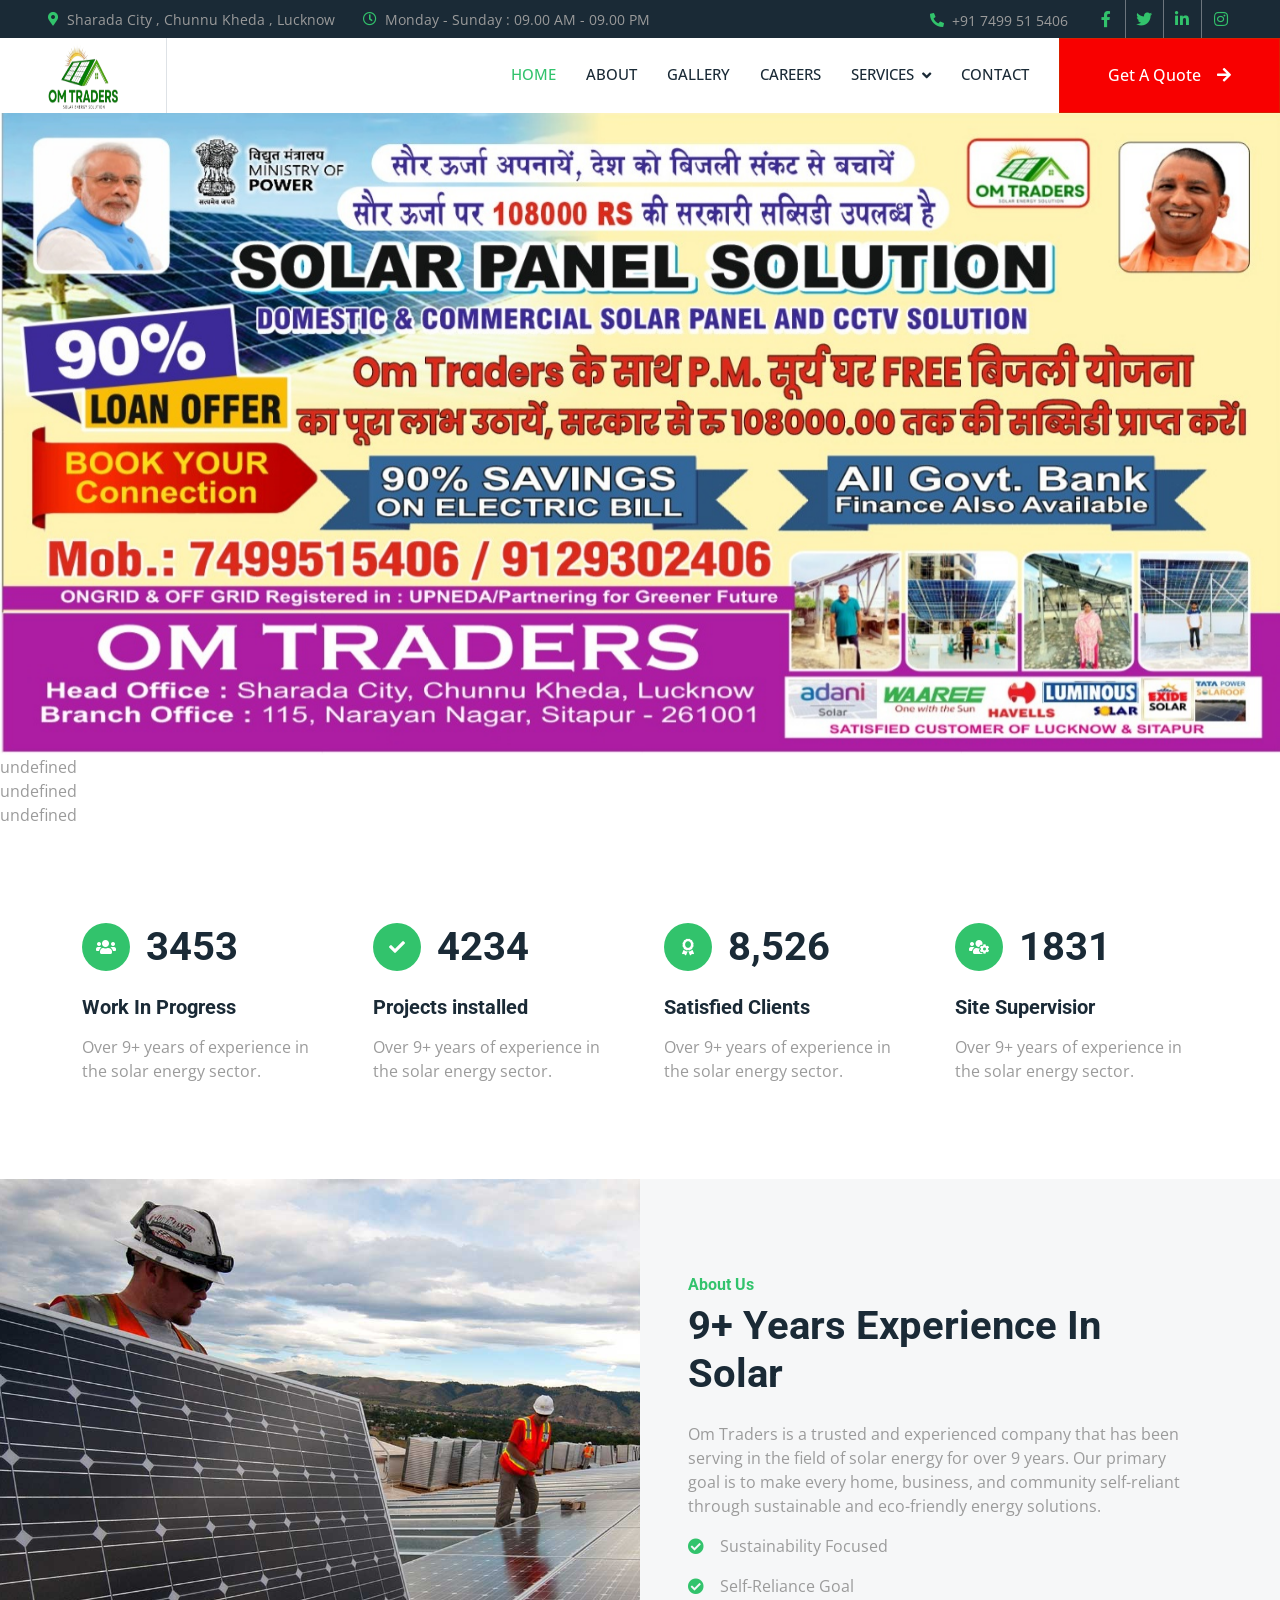
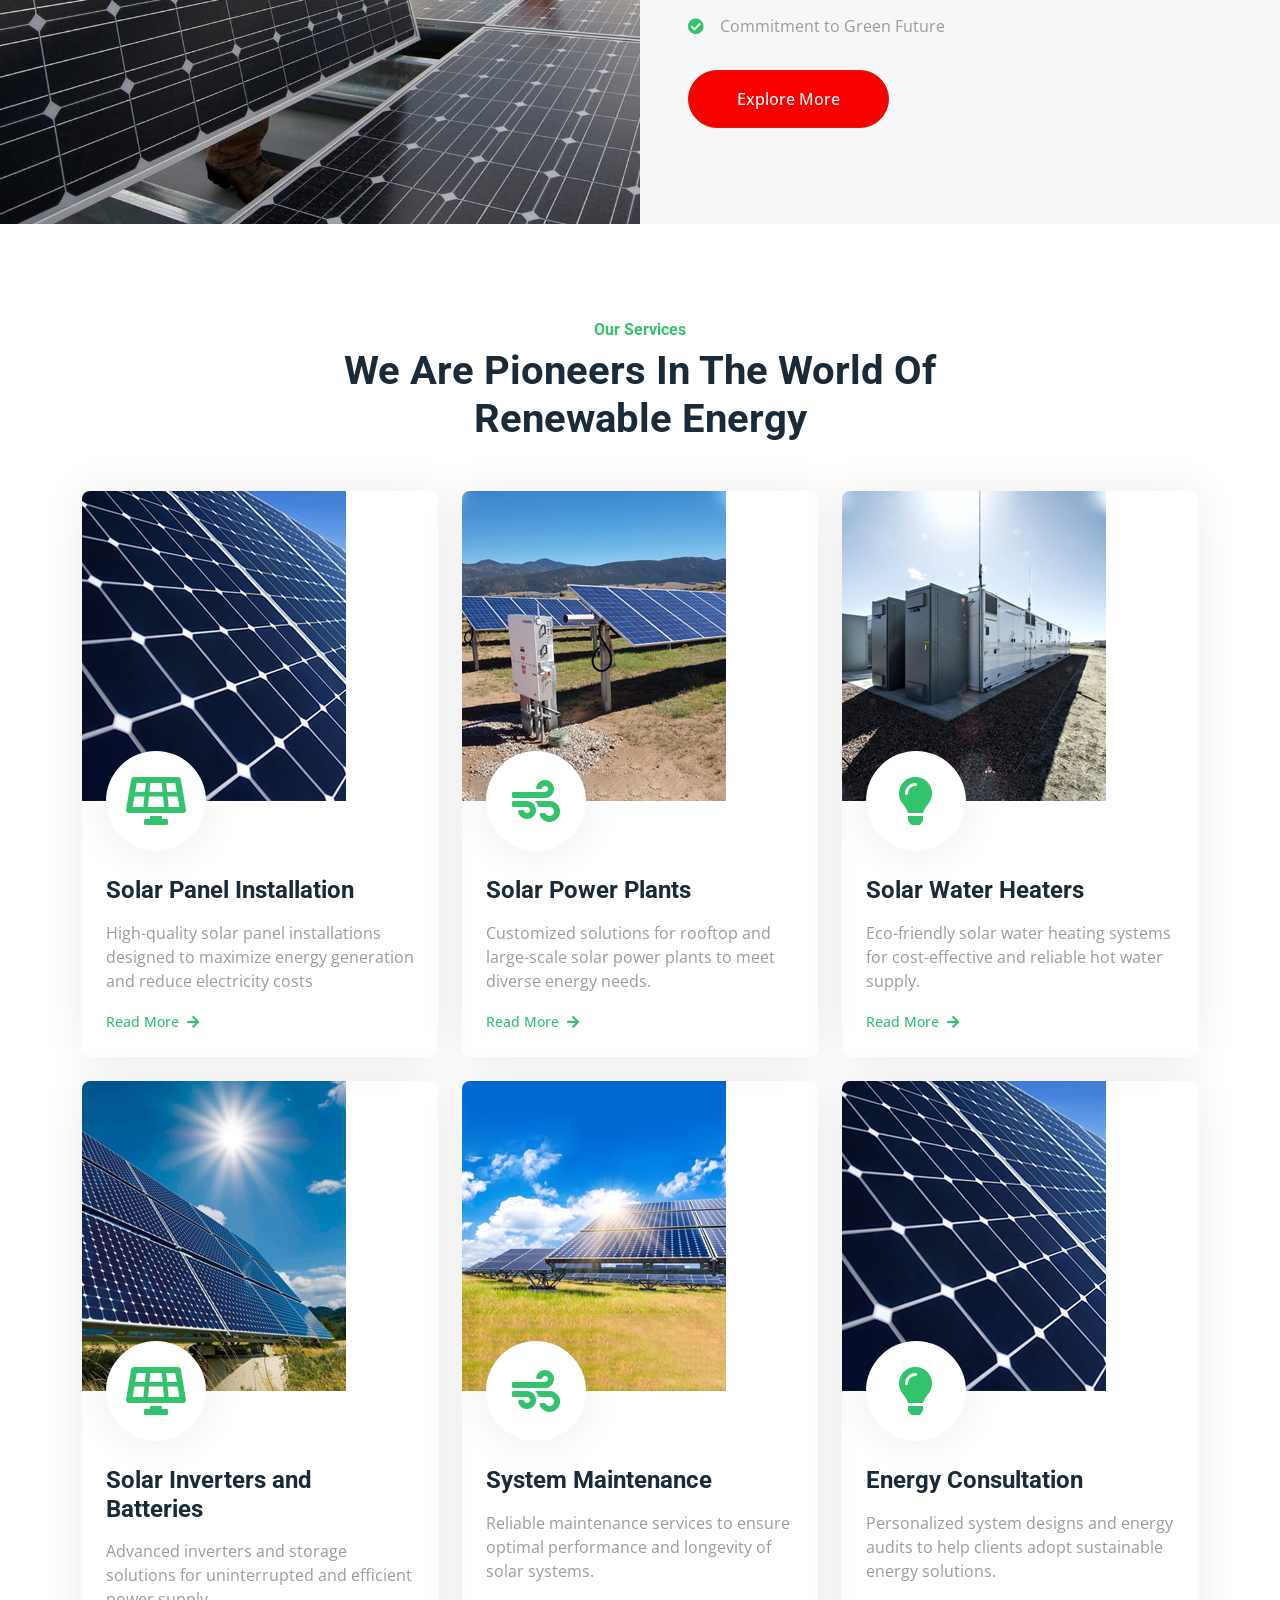
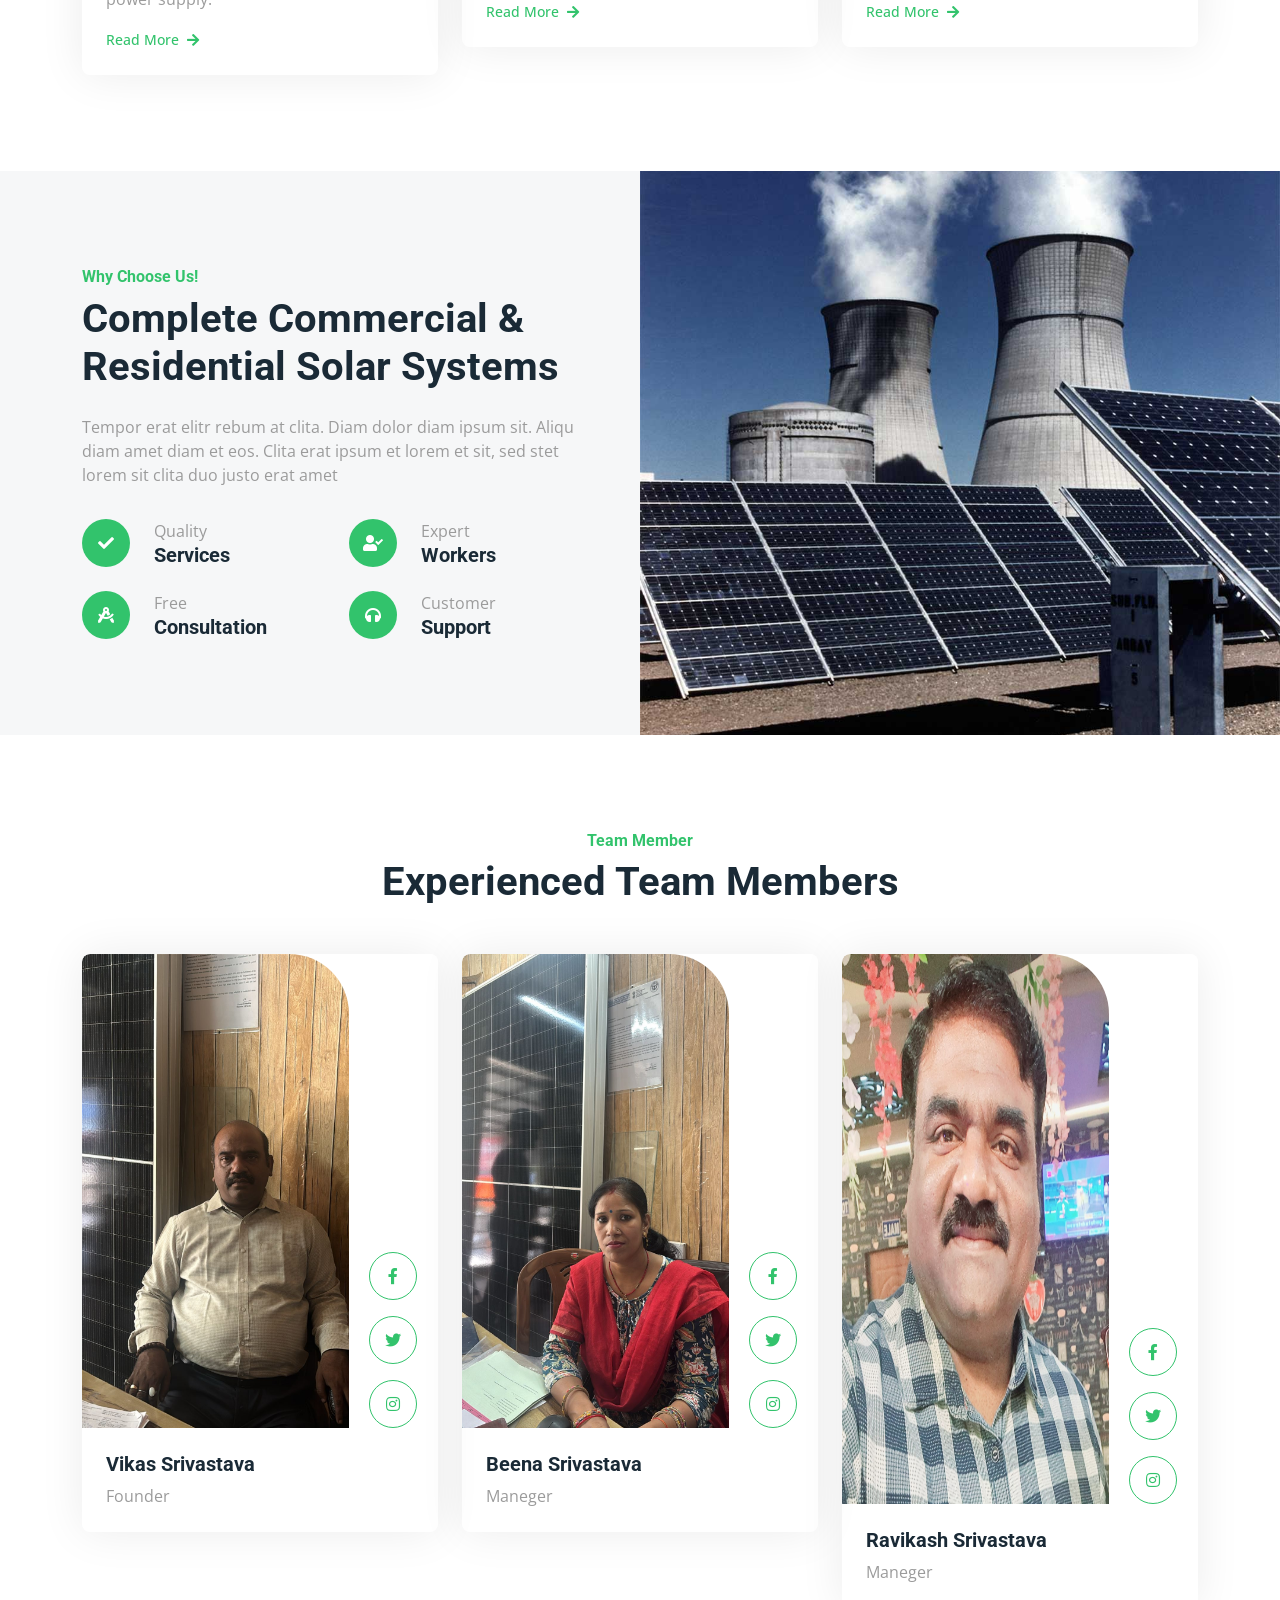
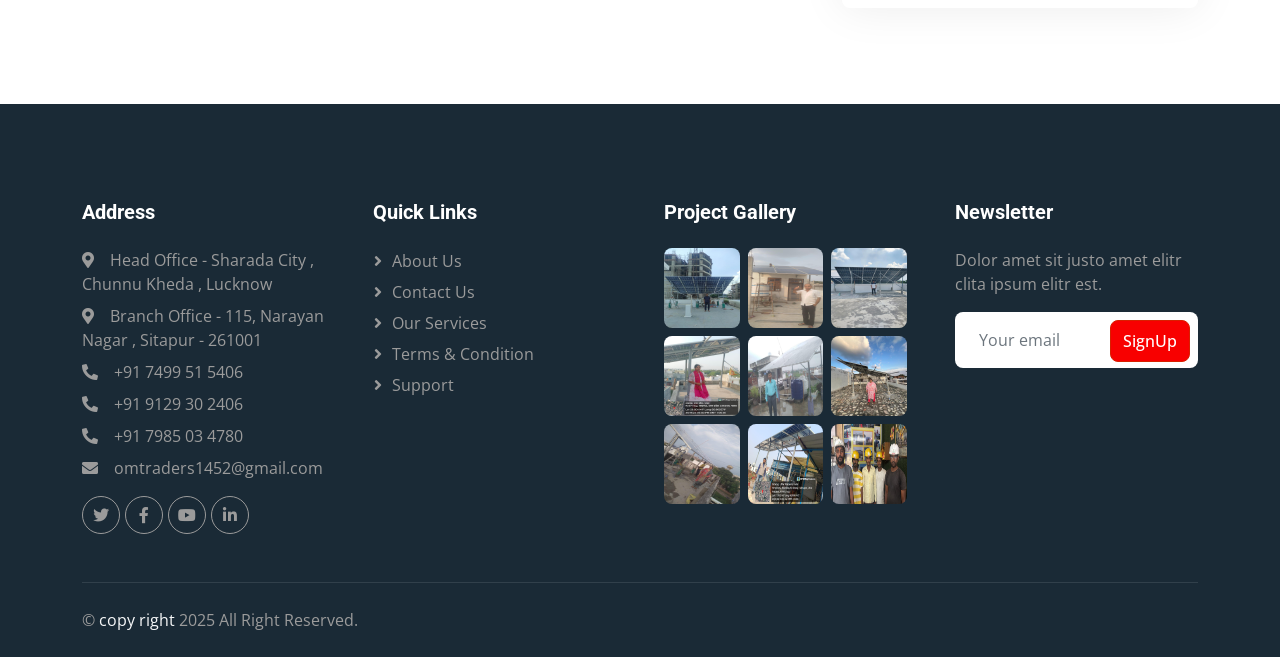
==== commit 64c5b552: "first commit" ====
--- a/index.html
+++ b/index.html
@@ -409,88 +409,7 @@
             </div>
         </div>
     </div>
-    <!-- Feature End -->
-
-
-    <!-- Projects Start -->
-    <!-- <div class="container-xxl py-5" style="height: 1400px;">
-        <div class="container">
-            <div class="text-center mx-auto mb-5 wow fadeInUp" data-wow-delay="0.1s" style="max-width: 600px;">
-                <h6 class="text-primary">Our Projects</h6>
-                <h1 class="mb-4">Visit Our Latest Solar And Renewable Energy Projects</h1>
-            </div>
-            
-            <div class="row g-4 portfolio-container wow fadeInUp" data-wow-delay="0.5s">
-                <div class="col-lg-4 col-md-6 portfolio-item first" style="height: 600px;">
-                    <div class="portfolio-img rounded overflow-hidden">
-                        <img class="img-fluid" src="img/project-1.jpeg" alt="">
-                        <div class="portfolio-btn">
-                            <a class="btn btn-lg-square btn-outline-light rounded-circle mx-1" href="img/project-1.jpeg" data-lightbox="portfolio"><i class="fa fa-eye"></i></a>
-                            <a class="btn btn-lg-square btn-outline-light rounded-circle mx-1" href=""><i class="fa fa-link"></i></a>
-                        </div>
-                    </div>
-                    
-                </div>
-                <div class="col-lg-4 col-md-6 portfolio-item second"> 
-                    <div class="portfolio-img rounded overflow-hidden">
-                        <img class="img-fluid" src="img/project-2.jpeg" alt="" style="height: 550px; width: 400px;" >
-                        <div class="portfolio-btn">
-                            <a class="btn btn-lg-square btn-outline-light rounded-circle mx-1" href="img/project-2.jpeg" data-lightbox="portfolio"><i class="fa fa-eye"></i></a>
-                            <a class="btn btn-lg-square btn-outline-light rounded-circle mx-1" href=""><i class="fa fa-link"></i></a>
-                        </div>
-                    </div>
-                    
-                </div>
-                <div class="col-lg-4 col-md-6 portfolio-item third">
-                    <div class="portfolio-img rounded overflow-hidden">
-                        <img class="img-fluid" src="img/project-3.jpeg" alt="">
-                        <div class="portfolio-btn">
-                            <a class="btn btn-lg-square btn-outline-light rounded-circle mx-1" href="img/project-3.jpeg" data-lightbox="portfolio"><i class="fa fa-eye"></i></a>
-                            <a class="btn btn-lg-square btn-outline-light rounded-circle mx-1" href=""><i class="fa fa-link"></i></a>
-                        </div>
-                    </div>
-                    
-                </div>
-                <div class="col-lg-4 col-md-6 portfolio-item first">
-                    <div class="portfolio-img rounded overflow-hidden">
-                        <img class="img-fluid" src="img/project-4.jpeg" alt="">
-                        <div class="portfolio-btn">
-                            <a class="btn btn-lg-square btn-outline-light rounded-circle mx-1" href="img/project-4.jpeg" data-lightbox="portfolio"><i class="fa fa-eye"></i></a>
-                            <a class="btn btn-lg-square btn-outline-light rounded-circle mx-1" href=""><i class="fa fa-link"></i></a>
-                        </div>
-                    </div>
-                    
-                </div>
-                <div class="col-lg-4 col-md-6 portfolio-item second">
-                    <div class="portfolio-img rounded overflow-hidden">
-                        <img class="img-fluid" src="img/project-5.jpeg" alt=""style="height: 550px; width: 400px;" >
-                        <div class="portfolio-btn">
-                            <a class="btn btn-lg-square btn-outline-light rounded-circle mx-1" href="img/project-5.jpeg" data-lightbox="portfolio"><i class="fa fa-eye"></i></a>
-                            <a class="btn btn-lg-square btn-outline-light rounded-circle mx-1" href=""><i class="fa fa-link"></i></a>
-                        </div>
-                    </div>
-                    
-                </div>
-                <div class="col-lg-4 col-md-6 portfolio-item third">
-                    <div class="portfolio-img rounded overflow-hidden">
-                        <img class="img-fluid" src="img/project-6.jpeg" alt="">
-                        <div class="portfolio-btn">
-                            <a class="btn btn-lg-square btn-outline-light rounded-circle mx-1" href="img/project-6.jpeg" data-lightbox="portfolio"><i class="fa fa-eye"></i></a>
-                            <a class="btn btn-lg-square btn-outline-light rounded-circle mx-1" href=""><i class="fa fa-link"></i></a>
-                        </div>
-                    </div>
-                    
-                </div>
-            </div>
-        </div>
-    </div> -->
-    <!-- Projects End -->
-
-
-    <!-- Quote Start -->
-
-    <!-- Quote End -->
-
+    
 
     <!-- Team Start -->
     <div class="container-xxl py-5">
--- a/css/style.css
+++ b/css/style.css
@@ -1,4 +1,4 @@
-/********** Template CSS **********/
+
 :root {
     --primary: #32C36C;
     --light: #F6F7F8;
